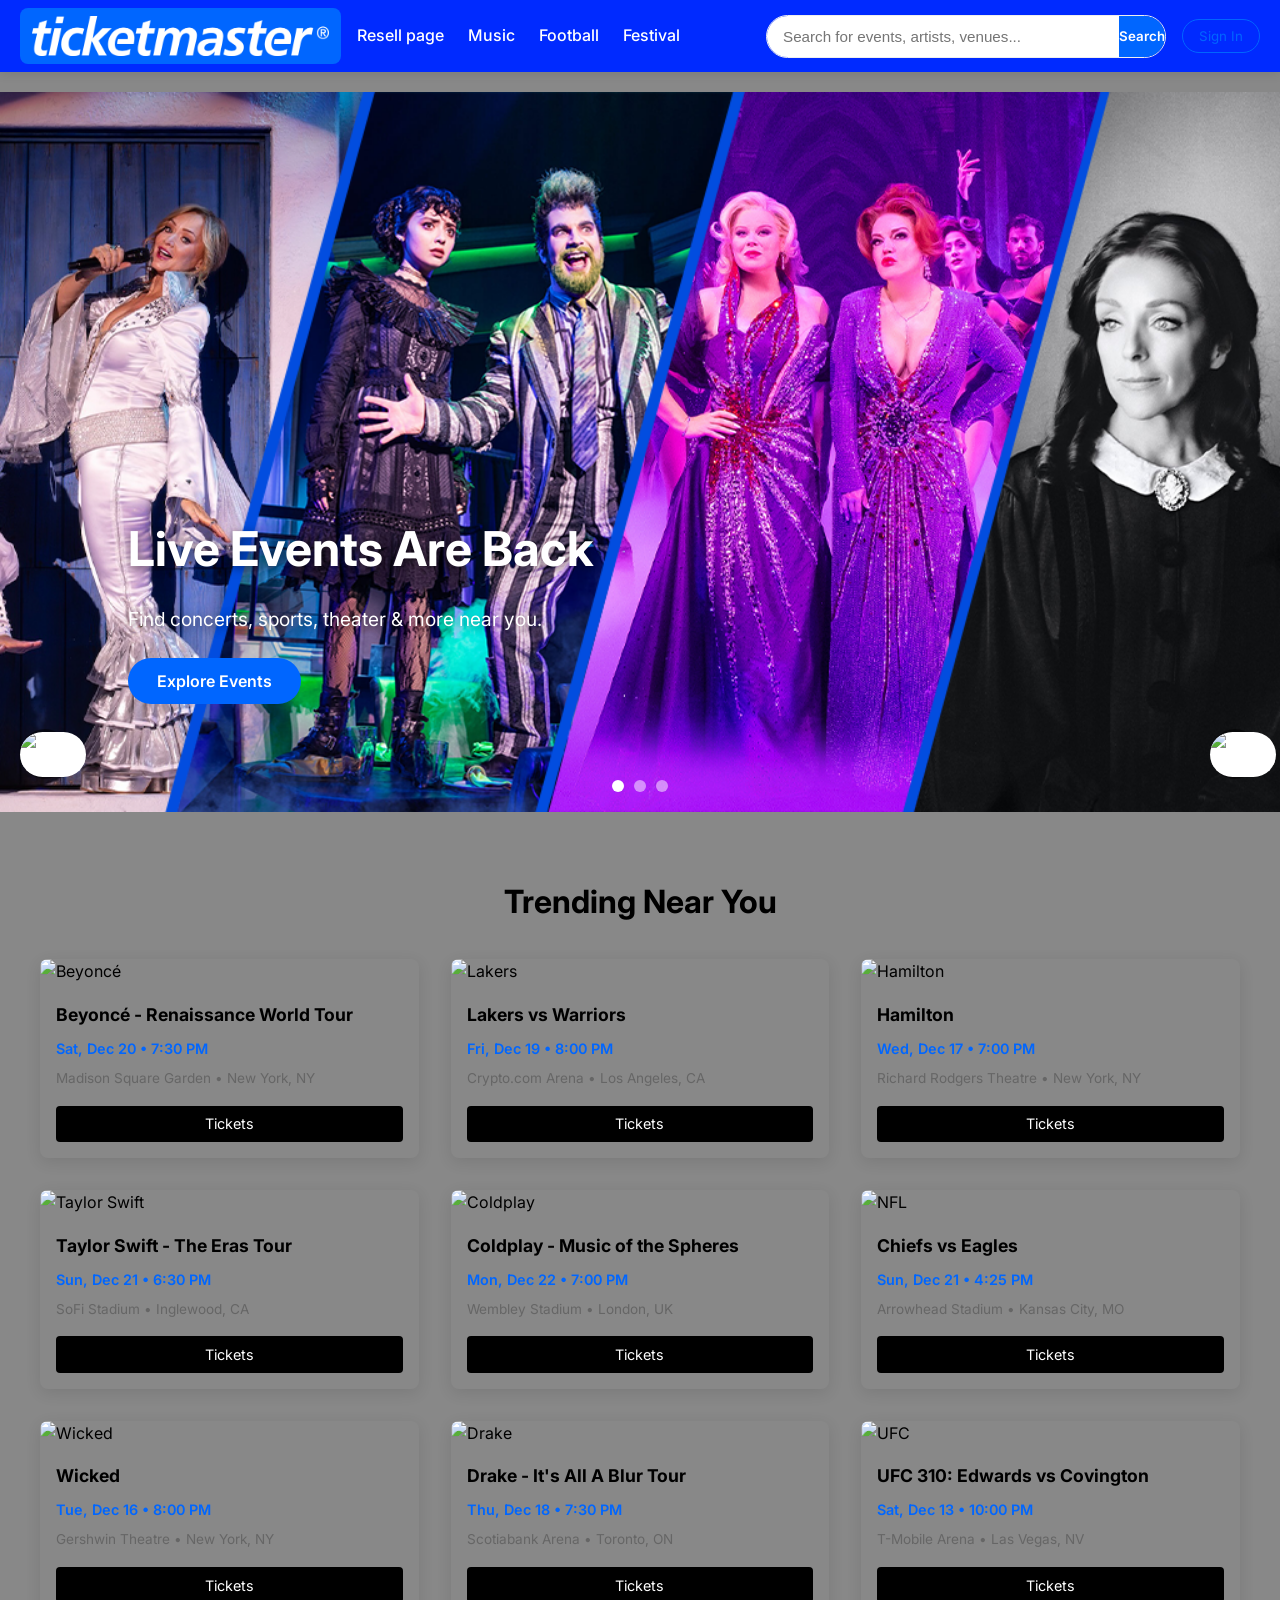
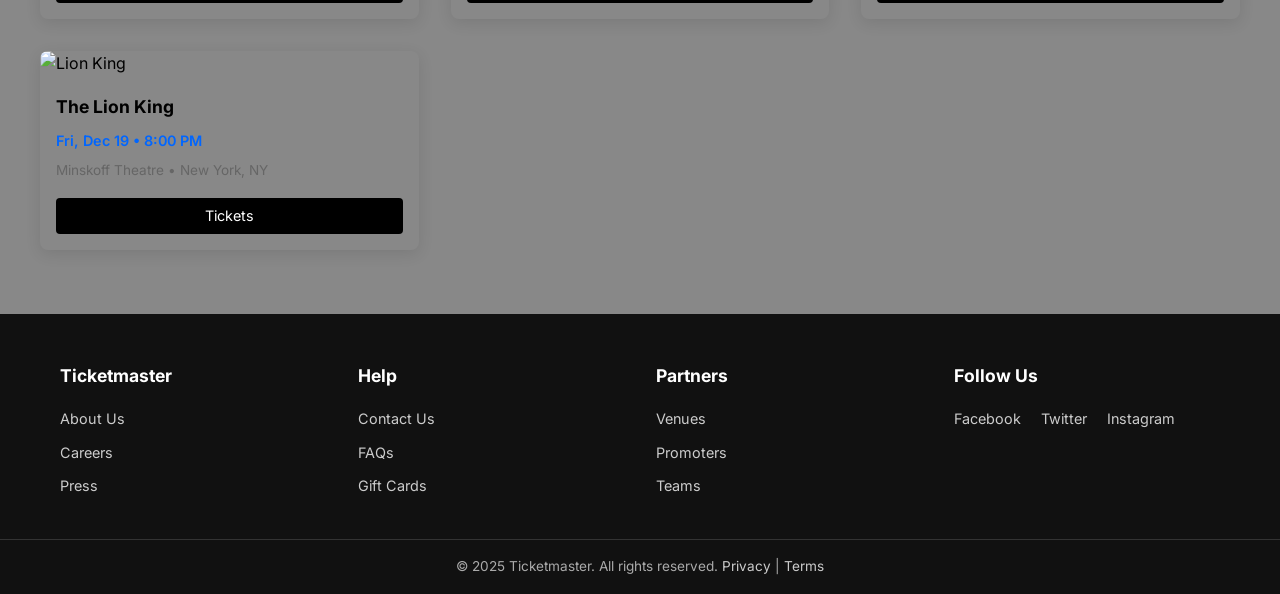
==== index.html @ 2bfad1c6 "Initial commit: Customer ticket reselling platform" ====
<!DOCTYPE html>
<html lang="en">
<head>
  <meta charset="UTF-8" />
  <meta name="viewport" content="width=device-width, initial-scale=1.0"/>
  <title>Ticketmaster | Find & Buy Tickets</title>
<meta name="description" content="Official Ticket Marketplace - Buy and Resell Tickets Easily">
<meta property="og:title" content="Ticketmaster | Official Tickets">
<meta property="og:description" content="Buy, sell & manage tickets securely.">
<meta property="og:type" content="website">
<meta property="og:image" content="https://ticketmaster-resell.vercel.app/preview.png">
<meta property="og:image:type" content="image/png">
<meta property="og:image:width" content="1200">
<meta property="og:image:height" content="630">

<meta name="twitter:card" content="summary_large_image">
<meta name="twitter:image" content="https://ticketmaster-resell.vercel.app/preview.png">
  <link rel="stylesheet" href="style.css" />
  <link href="https://fonts.googleapis.com/css2?family=Inter:wght@400;500;600;700&display=swap" rel="stylesheet">
</head>
<body>
	
  <!-- Fixed Header with Blue Logo Background -->
  <header class="header">
    <div class="container header-content">
      <div class="logo">
        <img src="logo.png" alt="Ticketmaster Logo" />
      </div>

      <!-- DESKTOP NAV -->
      <nav class="nav">
        <a href="resell.html" class="nav-link">Resell page</a>
        <a href="#" class="nav-link">Music</a>
        <a href="#" class="nav-link">Football</a>
        <a href="#" class="nav-link">Festival</a>
      </nav>

      <div class="header-actions">
        <div class="search-bar">
          <input type="text" placeholder="Search for events, artists, venues..." />
          <button>Search</button>
        </div>
        <button class="btn-signin">Sign In</button>
      </div>

      <!-- HAMBURGER -->
      <button class="hamburger" id="hamburger" aria-label="Menu">
        <span></span>
        <span></span>
        <span></span>
      </button>
    </div>

    <!-- MOBILE MENU (Matches your CSS) -->
    <div class="mobile-menu" id="mobile-menu">
      <a href="resell.html">Resell page</a>
      <a href="#">Music</a>
      <a href="#">Football</a>
      <a href="#">Festival</a>
    </div>
  </header>

  <!-- Hero Carousel -->
  <section class="hero-carousel">
    <div class="carousel-container">
      <div class="carousel-slide active">
        <img src="assets/hero-1.png" alt="Concert" />
        <div class="carousel-caption">
          <h1>Live Events Are Back</h1>
          <p>Find concerts, sports, theater & more near you.</p>
          <button class="btn-primary">Explore Events</button>
        </div>
      </div>
      <div class="carousel-slide">
        <img src="assets/hero-2.jpeg" alt="NBA" />
        <div class="carousel-caption">
          <h1>NBA Season Is Here</h1>
          <p>Get courtside seats to your favorite teams.</p>
          <button class="btn-primary">See Games</button>
        </div>
      </div>
      <div class="carousel-slide">
        <img src="assets/hero-3.jpeg" alt="Broadway" />
        <div class="carousel-caption">
          <h1>Broadway Returns</h1>
          <p>Experience the magic of live theater.</p>
          <button class="btn-primary">Book Now</button>
        </div>
      </div>
    </div>
    <button class="carousel-prev"><img src="previous.png" alt="image" class="prev" /></button>
    <button class="carousel-next"><img src="next.png" alt="image" class="next" /></button>
    <div class="carousel-dots"></div>
  </section>

  <!-- 10 Featured Events -->
  <section class="featured-events container">
    <h2>Trending Near You</h2>
    <div class="events-grid">
      <!-- Event 1 -->
      <div class="event-card">
        <img src="https://picsum.photos/300/200?random=1" alt="Beyoncé" />
        <div class="event-info">
          <h3>Beyoncé - Renaissance World Tour</h3>
          <p class="date">Sat, Dec 20 • 7:30 PM</p>
          <p class="venue">Madison Square Garden • New York, NY</p>
          <button class="btn-tickets">Tickets</button>
        </div>
      </div>
      <!-- Event 2 -->
      <div class="event-card">
        <img src="https://picsum.photos/300/200?random=2" alt="Lakers" />
        <div class="event-info">
          <h3>Lakers vs Warriors</h3>
          <p class="date">Fri, Dec 19 • 8:00 PM</p>
          <p class="venue">Crypto.com Arena • Los Angeles, CA</p>
          <button class="btn-tickets">Tickets</button>
        </div>
      </div>
      <!-- Event 3 -->
      <div class="event-card">
        <img src="https://picsum.photos/300/200?random=3" alt="Hamilton" />
        <div class="event-info">
          <h3>Hamilton</h3>
          <p class="date">Wed, Dec 17 • 7:00 PM</p>
          <p class="venue">Richard Rodgers Theatre • New York, NY</p>
          <button class="btn-tickets">Tickets</button>
        </div>
      </div>
      <!-- Event 4 -->
      <div class="event-card">
        <img src="https://picsum.photos/300/200?random=4" alt="Taylor Swift" />
        <div class="event-info">
          <h3>Taylor Swift - The Eras Tour</h3>
          <p class="date">Sun, Dec 21 • 6:30 PM</p>
          <p class="venue">SoFi Stadium • Inglewood, CA</p>
          <button class="btn-tickets">Tickets</button>
        </div>
      </div>
      <!-- Event 5 -->
      <div class="event-card">
        <img src="https://picsum.photos/300/200?random=5" alt="Coldplay" />
        <div class="event-info">
          <h3>Coldplay - Music of the Spheres</h3>
          <p class="date">Mon, Dec 22 • 7:00 PM</p>
          <p class="venue">Wembley Stadium • London, UK</p>
          <button class="btn-tickets">Tickets</button>
        </div>
      </div>
      <!-- Event 6 -->
      <div class="event-card">
        <img src="https://picsum.photos/300/200?random=6" alt="NFL" />
        <div class="event-info">
          <h3>Chiefs vs Eagles</h3>
          <p class="date">Sun, Dec 21 • 4:25 PM</p>
          <p class="venue">Arrowhead Stadium • Kansas City, MO</p>
          <button class="btn-tickets">Tickets</button>
        </div>
      </div>
      <!-- Event 7 -->
      <div class="event-card">
        <img src="https://picsum.photos/300/200?random=7" alt="Wicked" />
        <div class="event-info">
          <h3>Wicked</h3>
          <p class="date">Tue, Dec 16 • 8:00 PM</p>
          <p class="venue">Gershwin Theatre • New York, NY</p>
          <button class="btn-tickets">Tickets</button>
        </div>
      </div>
      <!-- Event 8 -->
      <div class="event-card">
        <img src="https://picsum.photos/300/200?random=8" alt="Drake" />
        <div class="event-info">
          <h3>Drake - It's All A Blur Tour</h3>
          <p class="date">Thu, Dec 18 • 7:30 PM</p>
          <p class="venue">Scotiabank Arena • Toronto, ON</p>
          <button class="btn-tickets">Tickets</button>
        </div>
      </div>
      <!-- Event 9 -->
      <div class="event-card">
        <img src="https://picsum.photos/300/200?random=9" alt="UFC" />
        <div class="event-info">
          <h3>UFC 310: Edwards vs Covington</h3>
          <p class="date">Sat, Dec 13 • 10:00 PM</p>
          <p class="venue">T-Mobile Arena • Las Vegas, NV</p>
          <button class="btn-tickets">Tickets</button>
        </div>
      </div>
      <!-- Event 10 -->
      <div class="event-card">
        <img src="https://picsum.photos/300/200?random=10" alt="Lion King" />
        <div class="event-info">
          <h3>The Lion King</h3>
          <p class="date">Fri, Dec 19 • 8:00 PM</p>
          <p class="venue">Minskoff Theatre • New York, NY</p>
          <button class="btn-tickets">Tickets</button>
        </div>
      </div>
    </div>
  </section>

  <!-- Footer -->
  <footer class="footer">
    <div class="container footer-content">
      <div class="footer-col">
        <h4>Ticketmaster</h4>
        <ul>
          <li><a href="#">About Us</a></li>
          <li><a href="#">Careers</a></li>
          <li><a href="#">Press</a></li>
        </ul>
      </div>
      <div class="footer-col">
        <h4>Help</h4>
        <ul>
          <li><a href="#">Contact Us</a></li>
          <li><a href="#">FAQs</a></li>
          <li><a href="#">Gift Cards</a></li>
        </ul>
      </div>
      <div class="footer-col">
        <h4>Partners</h4>
        <ul>
          <li><a href="#">Venues</a></li>
          <li><a href="#">Promoters</a></li>
          <li><a href="#">Teams</a></li>
        </ul>
      </div>
      <div class="footer-col">
        <h4>Follow Us</h4>
        <div class="social-links">
          <a href="#">Facebook</a>
          <a href="#">Twitter</a>
          <a href="#">Instagram</a>
        </div>
      </div>
    </div>
    <div class="footer-bottom">
      <p>© 2025 Ticketmaster. All rights reserved. <a href="#">Privacy</a> | <a href="#">Terms</a></p>
    </div>
  </footer>

  <script src="script.js"></script>
</body>
</html>
---- style.css ----
/* Reset & Base */
* {
  margin: 0;
  padding: 0;
  box-sizing: border-box;
}

:root {
  --primary: #0066ff;
  --dark: #111;
  --light: #f8f9fa;
  --gray: #666;
  --border: #eee;
  --radius: 8px;
  --transition: all 0.3s ease;
}

body {
  font-family: 'Inter', sans-serif;
  line-height: 1.6;
  color: #000;
  background: #888;
  padding-top: 90px; /* Offset for fixed header */
}

.container {
  max-width: 1200px;
  margin: 0 auto;
  padding: 0 20px;
}

a {
  text-decoration: none;
  color: inherit;
}

button {
  cursor: pointer;
  font-family: inherit;
}

/* === FIXED HEADER === */
.header {
  position: fixed;
  color: #fff;
  top: 0;
  left: 0;
  width: 100%;
  background: #002AFF;
  box-shadow: 0 2px 10px rgba(0,0,0,0.1);
  z-index: 1000;
  padding: 0.5rem 0;
}

.header-content {
  display: flex;
  align-items: center;
  justify-content: space-between;
  max-width: 1400px;
  margin: 0 auto;
  padding: 0 20px;
  flex-wrap: wrap;
  gap: 1rem;
}

/* === LOGO: BLUE BACKGROUND + WHITE LOGO === */
.logo {
  background: var(--primary);
  padding: 8px 12px;
  border-radius: 8px;
  display: flex;
  align-items: center;
}

.logo img {
  height: 40px;
  filter: brightness(0) invert(1); /* Makes logo white */
}

/* === NAVIGATION === */
.nav {
  display: flex;
  gap: 1.5rem;
  flex-wrap: wrap;
  justify-content: center;
}

.nav-link {
  font-weight: 500;
  color: #FFF;
  transition: var(--transition);
}

.nav-link:hover {
  color: #888;
}

/* === HEADER ACTIONS === */
.header-actions {
  display: flex;
  align-items: center;
  gap: 1rem;
  flex: 1;
  min-width: 250px;
  justify-content: flex-end;
}

.search-bar {
  flex: 1;
  max-width: 400px;
  display: flex;
  border: 1px solid var(--border);
  border-radius: 30px;
  overflow: hidden;
}

.search-bar input {
  flex: 1;
  padding: 0.75rem 1rem;
  border: none;
  outline: none;
  font-size: 0.95rem;
}

.search-bar button {
  background: var(--primary);
  color: white;
  border: none;
  padding: 1 1.2rem;
  font-weight: 600;
}

.btn-signin {
  background: transparent;
  border: 1px solid var(--primary);
  color: var(--primary);
  padding: 0.5rem 1rem;
  border-radius: 30px;
  white-space: nowrap;
  transition: var(--transition);
}

.btn-signin:hover {
  background: var(--primary);
  color: white;
}

/* ============================
   FIX: Title too tiny
   ============================ */
.resell-event h1 {
  font-size: 1.9rem !important;
  font-weight: 800 !important;
  margin-bottom: 6px;
  line-height: 1.25;
  color: #fff;
}

/* ============================
   FIX: Hidden event text in new 3 events
   ============================ */
.event-overlay {
  padding-top: 40px;   /* Push content down so texts aren't hidden */
}

.event-overlay span,
.event-overlay p {
  opacity: 0.85 !important;   /* Increase visibility */
}

/* ============================
   FIX: Yellow image filter not working on desktop
   ============================ */
.event-hero img {
  width: 100%;
  height: 100%;
  object-fit: cover;
  filter: brightness(0.55) sepia(1) saturate(3) hue-rotate(10deg);
  transition: 0.25s ease;
}

.event-hero:hover img {
  filter: brightness(0.8) sepia(1) saturate(4) hue-rotate(5deg);
}

/* ============================
   INFINITE SCROLL STRIP
   ============================ */

.events-wrapper {
  width: 100%;
  overflow: hidden;
  padding: 25px 0;
  margin-top: 40px;
}

.events-scroll {
  display: flex;
  gap: 22px;
  animation: scrollEvents 35s linear infinite;
}

@keyframes scrollEvents {
  0% { transform: translateX(0); }
  100% { transform: translateX(-50%); }
}

.scroll-event-card {
  min-width: 260px;
  background: #1e1e1e;
  border-radius: 16px;
  overflow: hidden;
  flex-shrink: 0;
  border: 1px solid #333;
}

.scroll-event-card img {
  width: 100%;
  height: 160px;
  object-fit: cover;
}

.scroll-event-card h3,
.scroll-event-card p {
  padding: 10px 12px;
  color: #fff;
  margin: 0;
}

/* === HERO CAROUSEL === */
.hero-carousel {
  position: relative;
  margin-top: 2px;
  height: 80vh;
  overflow: hidden;
}

.carousel-container {
  position: relative;
  width: 100%;
  height: 100%;
}

.carousel-slide {
  position: absolute;
  top: 0;
  left: 0;
  width: 100%;
  height: 100%;
  opacity: 0;
  transition: opacity 0.8s ease;
}

.carousel-slide.active {
  opacity: 1;
}

.carousel-slide img {
  width: 100%;
  height: 100%;
  object-fit: cover;
}

.carousel-caption {
  position: absolute;
  bottom: 15%;
  left: 10%;
  color: white;
  max-width: 500px;
  text-shadow: 0 2px 10px rgba(0,0,0,0.5);
}

.carousel-caption h1 {
  font-size: 3rem;
  margin-bottom: 1rem;
}

.carousel-caption p {
  font-size: 1.2rem;
  margin-bottom: 1.5rem;
}

.cancel {
  margin-bottom: 15px;
 }
  
.btn-primary {
  background: var(--primary);
  color: white;
  border: none;
  padding: 0.8rem 1.8rem;
  font-size: 1rem;
  border-radius: 30px;
  font-weight: 600;
  transition: var(--transition);
}

.btn-primary:hover {
  background: #0052cc;
  top: 30px;
  transform: translateY(-2px);
}

.carousel-prev, .carousel-next {
  position: absolute;
  top: 92%;
  transform: translateY(-50%);
  background: rgba(0,0,0,0.5);
  color: white;
  border: none;
  width: 50px;
  height: 50px;
  border-radius: 50%;
  font-size: 1.5rem;
  z-index: 10;
}

.carousel-prev { left: 20px; }
.carousel-next { right: 20px; }

.carousel-dots {
  position: absolute;
  bottom: 20px;
  left: 50%;
  transform: translateX(-50%);
  display: flex;
  gap: 10px;
}

.dot {
  width: 12px;
  height: 12px;
  border-radius: 50%;
  background: rgba(255,255,255,0.5);
  cursor: pointer;
}

.next {
	width: 30px;
	height: 30px;
	background: #FFF;
    object-fit: cover;
    border-radius: 50px;
}

.prev {
	width: 30px;
	height: 30px;
	background: #FFF;
	border-radius: 50px;
    object-fit: cover;
}

.dot.active {
  background: white;
}

/* === FEATURED EVENTS === */
.featured-events {
  padding: 4rem 0;
}

.featured-events h2 {
  font-size: 2rem;
  margin-bottom: 2rem;
  text-align: center;
}

.events-grid {
  display: grid;
  grid-template-columns: repeat(auto-fit, minmax(280px, 1fr));
  gap: 2rem;
}

.event-card {
  border-radius: var(--radius);
  overflow: hidden;
  box-shadow: 0 4px 15px rgba(0,0,0,0.1);
  transition: var(--transition);
}

.event-card:hover {
  transform: translateY(-8px);
  box-shadow: 0 8px 25px rgba(0,0,0,0.15);
}

.event-card img {
  width: 100%;
  height: 180px;
  object-fit: cover;
}

.event-info {
  padding: 1rem;
}

.event-info h3 {
  font-size: 1.1rem;
  margin-bottom: 0.5rem;
}

.date {
  font-size: 0.9rem;
  color: var(--primary);
  font-weight: 600;
}

.venue {
  font-size: 0.85rem;
  color: var(--gray);
  margin: 0.5rem 0;
}

.btn-tickets {
  background: #000;
  color: white;
  border: none;
  padding: 0.6rem 1rem;
  border-radius: 4px;
  font-size: 0.9rem;
  margin-top: 0.5rem;
  width: 100%;
  transition: var(--transition);
}

.btn-tickets:hover {
  background: #333;
}

/* === FOOTER === */
.footer {
  background: var(--dark);
  color: white;
  padding: 3rem 0 1rem;
}

.footer-content {
  display: grid;
  grid-template-columns: repeat(auto-fit, minmax(200px, 1fr));
  gap: 2rem;
  margin-bottom: 2rem;
}

.footer-col h4 {
  margin-bottom: 1rem;
  font-size: 1.1rem;
}

.footer-col ul {
  list-style: none;
}

.footer-col ul li {
  margin-bottom: 0.5rem;
}

.footer-col a {
  color: #ccc;
  font-size: 0.9rem;
  transition: var(--transition);
}

.footer-col a:hover {
  color: white;
}

.social-links a {
  display: inline-block;
  margin-right: 1rem;
  color: #ccc;
}

.footer-bottom {
  text-align: center;
  padding-top: 1rem;
  border-top: 1px solid #333;
  font-size: 0.85rem;
  color: #aaa;
}

.footer-bottom a {
  color: #ccc;
}

/* === RESPONSIVE: MOBILE FIX === */
@media (max-width: 768px) {
  .header-content {
    flex-direction: column;
    text-align: center;
    padding: 0.5rem 15px;
  }

  .logo {
    margin-bottom: 0.5rem;
  }

  .nav {
    order: 3;
    width: 100%;
    justify-content: center;
    gap: 1rem;
    margin-top: 0.5rem;
  }

  .header-actions {
    width: 100%;
    justify-content: center;
    flex-direction: column;
  }

  .search-bar {
    max-width: 100%;
    margin-bottom: 0.5rem;
  }

  .carousel-caption h1 {
    font-size: 2rem;
  }
}

/* === MODAL === */
.modal {
  display: none;
  position: fixed;
  top: 0; left: 0;
  width: 100%; height: 100%;
  background: rgba(0,0,0,0.7);
  z-index: 2000;
  align-items: center;
  justify-content: center;
  backdrop-filter: blur(5px);
}

.modal.active {
  display: flex;
}

.modal-content {
  background: white;
  padding: 2rem;
  border-radius: 12px;
  max-width: 420px;
  width: 90%;
  position: relative;
  text-align: center;
  box-shadow: 0 10px 30px rgba(0,0,0,0.3);
}

.close {
  position: absolute;
  top: 10px; right: 15px;
  font-size: 2rem;
  cursor: pointer;
  color: #aaa;
  font-weight: bold;
}

.close:hover { color: #000; }

.quantity-selector {
  display: flex;
  align-items: center;
  justify-content: center;
  gap: 1rem;
  margin: 1rem 0;
}

.quantity-selector button {
  width: 44px; height: 44px;
  font-size: 1.5rem;
  background: #f0f0f0;
  border: 1px solid #ddd;
  border-radius: 8px;
  cursor: pointer;
}

#qty-input {
  width: 70px;
  text-align: center;
  font-size: 1.2rem;
  padding: 0.5rem;
  border: 1px solid #ccc;
  border-radius: 8px;
}

.total-price {
  font-size: 1.4rem;
  margin: 1rem 0;
  font-weight: 600;
  color: #0066ff;
}

/* === HAMBURGER MENU === */
.hamburger {
  display: none;
  flex-direction: column;
  gap: 5px;
  background: none;
  border: none;
  cursor: pointer;
  z-index: 1001;
}

.hamburger span {
  width: 25px;
  height: 3px;
  background: #fff;
  border-radius: 3px;
  transition: 0.3s;
}

.hamburger.active span:nth-child(1) { transform: rotate(45deg) translate(5px, 5px); }
.hamburger.active span:nth-child(2) { opacity: 0; }
.hamburger.active span:nth-child(3) { transform: rotate(-45deg) translate(7px, -6px); }

.mobile-menu {
  position: fixed;
  top: 0;
  right: -100%;
  width: 250px;
  height: 100vh;
  background: #002AFF;
  padding: 6rem 2rem 2rem;
  transition: right 0.3s ease;
  z-index: 1000;
  display: flex;
  flex-direction: column;
  gap: 1.5rem;
}

.mobile-menu a {
  margin-top: 40px;
  color: #fff;
  font-weight: 500;
  font-size: 1.1rem;
}

.mobile-menu.active {
  right: 0;
}

/* === RESELL EVENT HERO === */
.resell-event {
  position: relative;
  margin-top: 70px;
  height: 70vh;
  overflow: hidden;
}

.event-hero {
  position: relative;
  width: 100%;
  height: 100%;
}

.event-hero img {
  width: 100%;
  height: 100%;
  object-fit: cover;
}

.event-overlay {
  position: absolute;
  bottom: 10%;
  left: 5%;
  top: 20px;
  background: rgba(0, 0, 0, 0.7);
  color: white;
  padding: 2rem;
  border-radius: 12px;
  max-width: 500px;
  backdrop-filter: blur(5px);
}

.event-overlay h1 {
  font-size: 2.2rem;
  margin-bottom: 0.5rem;
}

.event-artist {
  font-size: 1.3rem;
  color: #00ccff;
  margin-bottom: 0.5rem;
}

.event-datetime,
.event-location {
  font-size: 1rem;
  margin: 0.4rem 0;
}

.event-actions {
  display: flex;
  align-items: center;
  gap: 1.5rem;
  margin-top: 1rem;
}

.ticket-avail {
  background: #00cc00;
  color: white;
  padding: 0.5rem 1rem;
  border-radius: 30px;
  font-weight: 600;
  font-size: 0.9rem;
}

/* === MOBILE STYLES === */
@media (max-width: 768px) {
  .hamburger {
    display: flex;
  }

  .nav,
  .header-actions {
    display: none;
  }

  .event-overlay {
    left: 50%;
    transform: translateX(-50%);
    text-align: center;
    padding: 1.5rem;
    max-width: 90%;
  }

  .event-overlay h1 {
    font-size: 1.8rem;
  }

  .event-actions {
    flex-direction: column;
    gap: 1rem;
  }

  .ticket-avail {
    width: fit-content;
    margin: 0 auto;
  }
}

/* === HIDE DESKTOP NAV ON MOBILE === */
@media (max-width: 768px) {
  .nav,
  .header-actions {
    display: none !important;
  }

  .hamburger {
    display: flex;
  }
}

/* === HIDE MOBILE MENU ON DESKTOP === */
@media (min-width: 769px) {
  .mobile-menu {
    display: none !important;
  }

  .hamburger {
    display: none !important;
  }

  .nav,
  .header-actions {
    display: flex !important;
  }
}
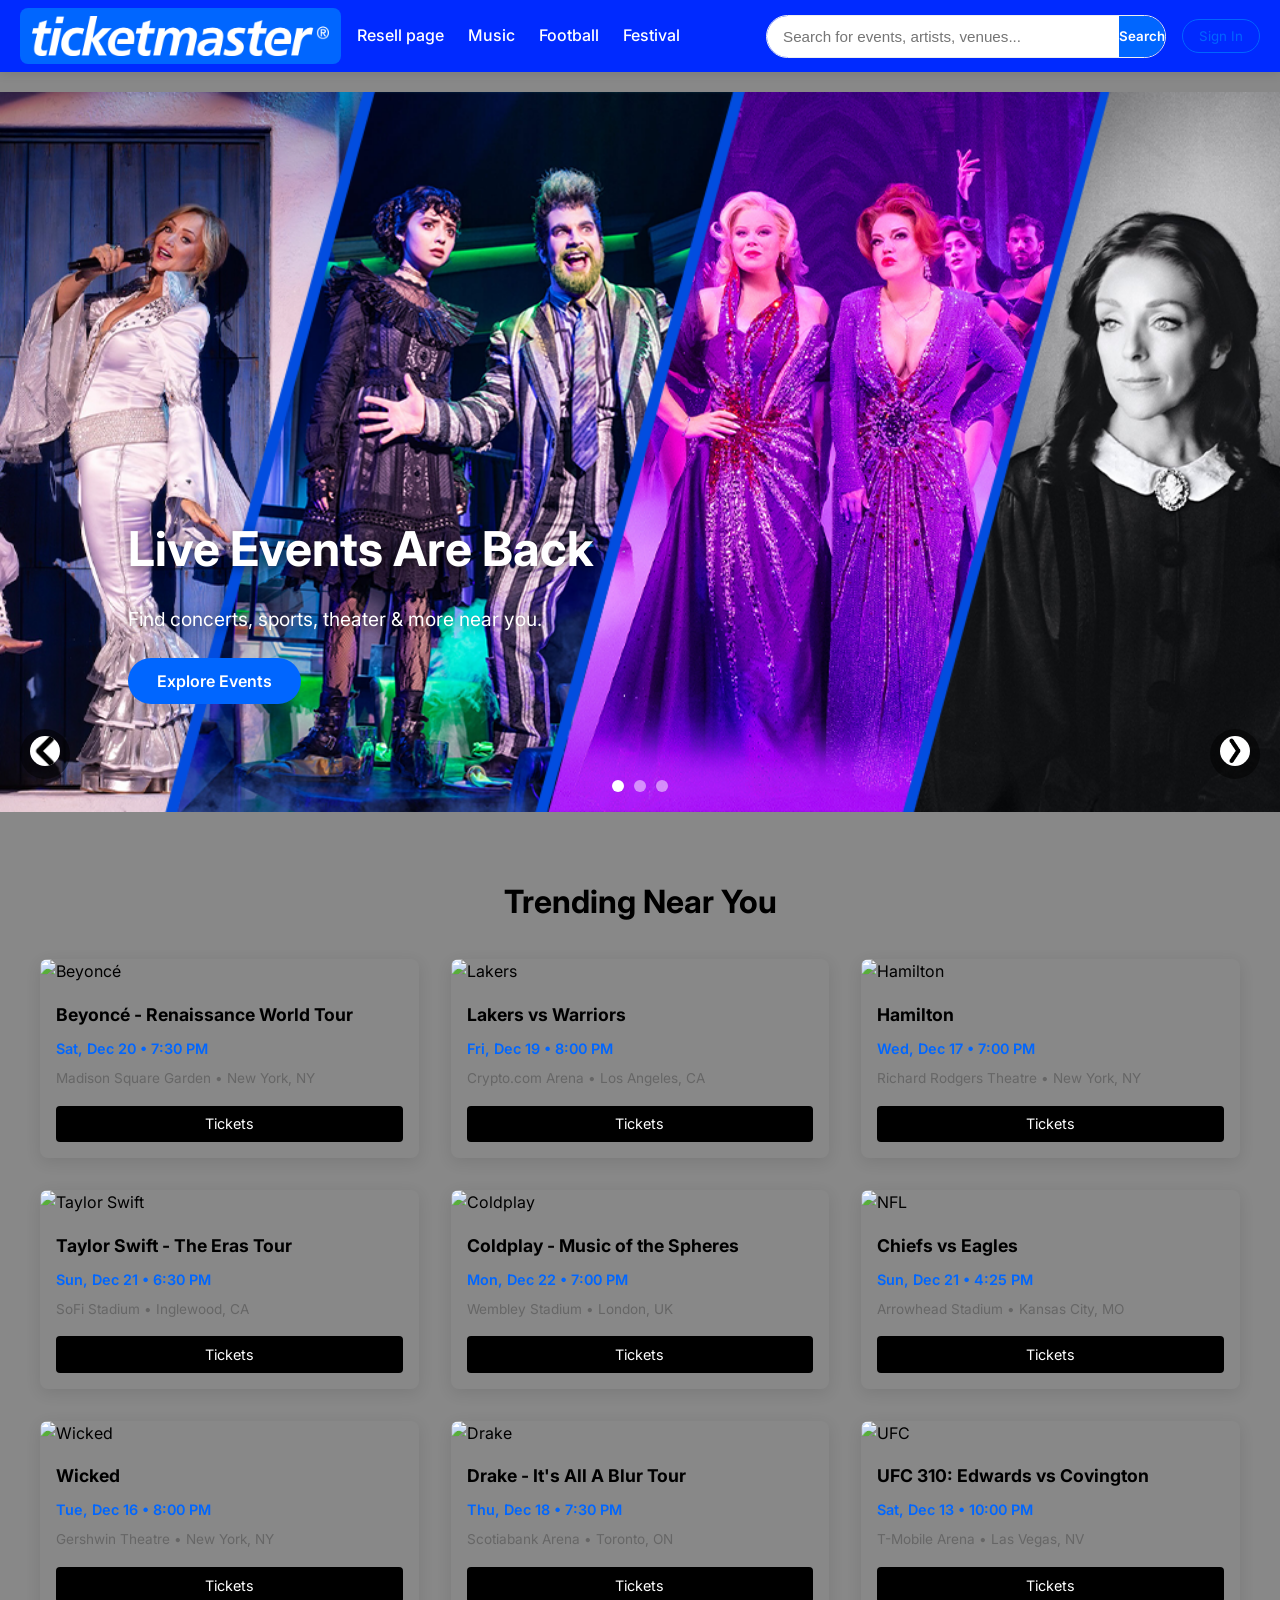
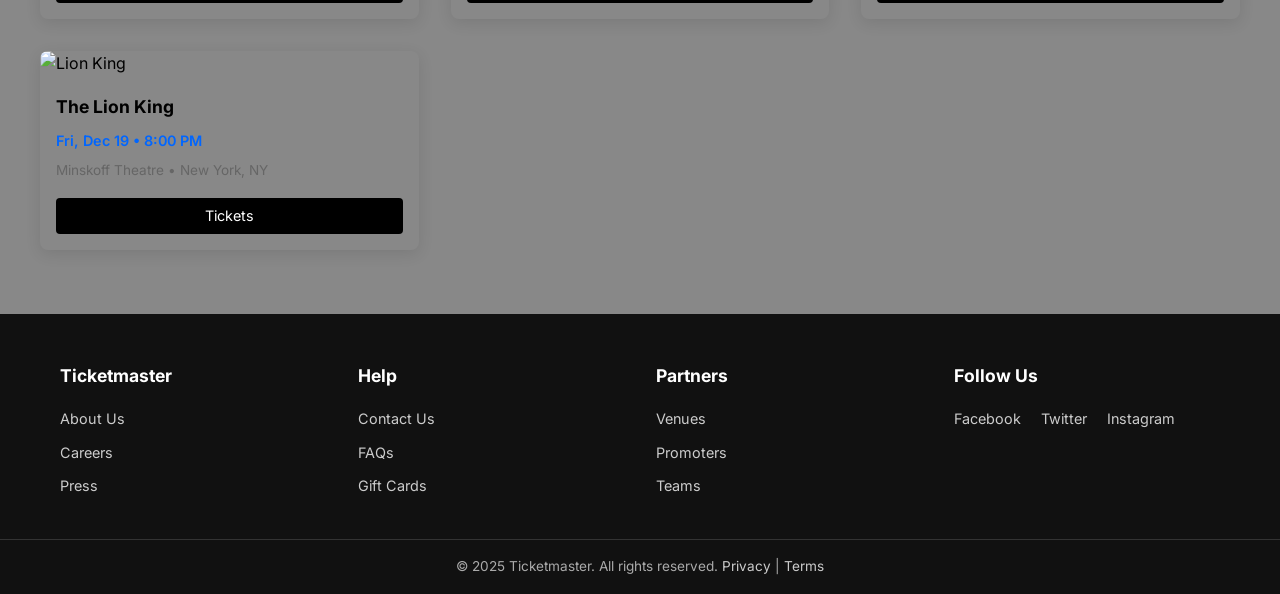
==== commit e95c66bc: "Add og-image meta tags and update og:url with ticketmaster-og.png (1200x630)" ====
--- a/index.html
+++ b/index.html
@@ -8,13 +8,14 @@
 <meta property="og:title" content="Ticketmaster | Official Tickets">
 <meta property="og:description" content="Buy, sell & manage tickets securely.">
 <meta property="og:type" content="website">
-<meta property="og:image" content="https://ticketmaster-resell.vercel.app/preview.png">
+<meta property="og:url" content="https://tickettmaster-events.vercel.app/">
+<meta property="og:image" content="https://tickettmaster-events.vercel.app/ticketmaster-og.png">
 <meta property="og:image:type" content="image/png">
 <meta property="og:image:width" content="1200">
 <meta property="og:image:height" content="630">
 
 <meta name="twitter:card" content="summary_large_image">
-<meta name="twitter:image" content="https://ticketmaster-resell.vercel.app/preview.png">
+<meta name="twitter:image" content="https://tickettmaster-events.vercel.app/ticketmaster-og.png">
   <link rel="stylesheet" href="style.css" />
   <link href="https://fonts.googleapis.com/css2?family=Inter:wght@400;500;600;700&display=swap" rel="stylesheet">
 </head>
